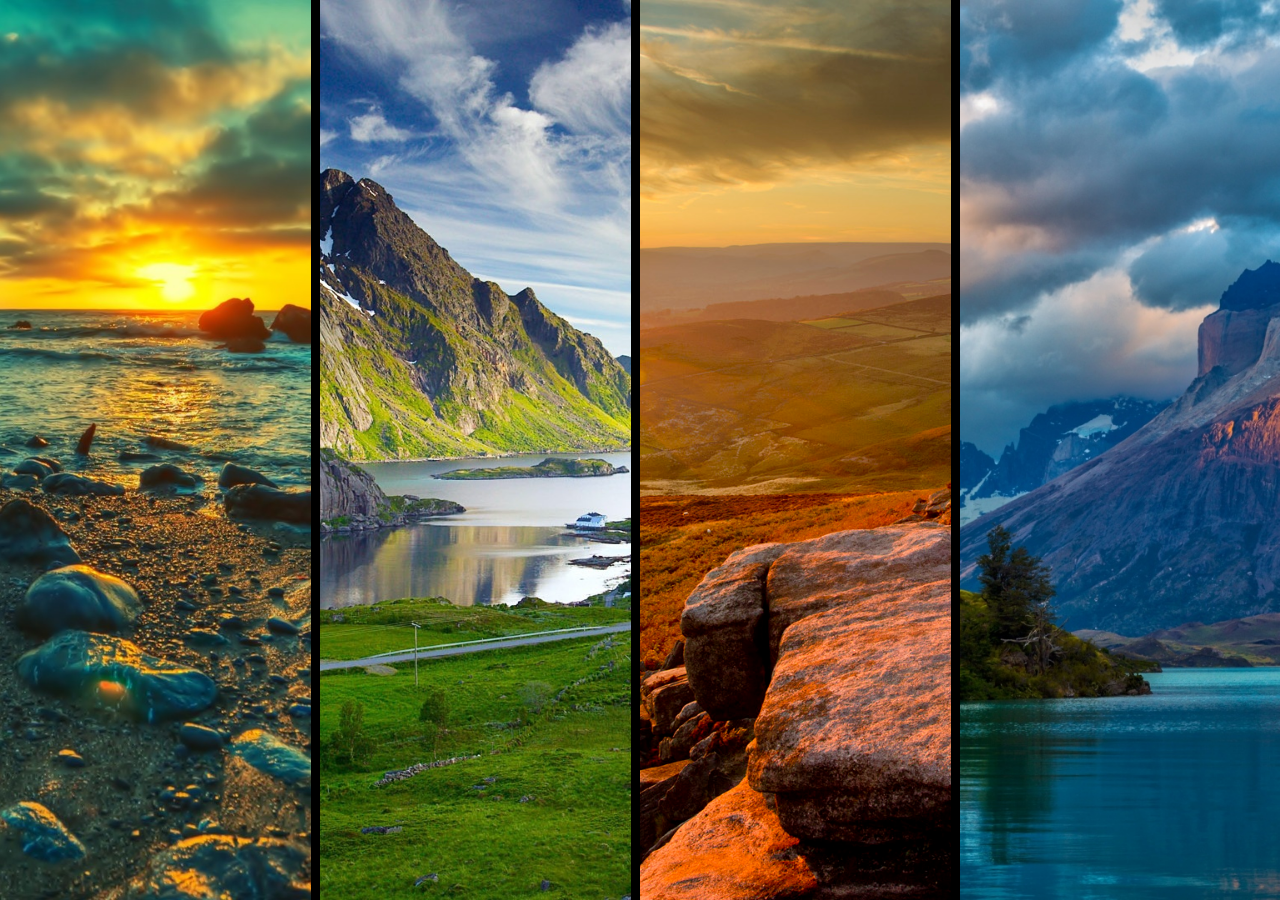
==== Gallery/index.html @ 7f0c27ea "add gallery, update css" ====
<!DOCTYPE HTML>
<html>
  <head>
      <meta charset="utf-8" />
      <meta http-equiv="X-UA-Compatible" content="IE=edge">
      <title>Gallery</title>
      <meta name="viewport" content="width=device-width, initial-scale=1">
      <link rel="stylesheet" type="text/css" media="screen" href="main.css" />
      <link href="https://fonts.googleapis.com/css?family=Bungee" rel="stylesheet">
  </head>
  <body>
    <div id="container">
      <div id="red" class="box"><span class="text hideText">One</span></div>
      <div id="green" class="box"><span class="text hideText">two</span></div>
      <div id="blue" class="box"><span class="text hideText">three</span></div>
      <div id="orange" class="box"><span class="text hideText">four</span></div>
    </div>
    <script src="main.js"></script>
  </body>
</html>
---- Gallery/main.css ----
* {
  margin: 0;
}

html,
body {
  height: 100%;
  background-color: #000000;
}

.text {
  display: inline-block;
  position: relative;
  top: 75%;
  left: 50%;
  width: 80%;
  padding: 5px;
  text-align: center;
  font-family: 'Bungee', cursive;
  font-size: 6vh;
  color: #d61010;
  text-shadow: 2px 2px 0 #000000;
  transform: translate3D(-50%, -75%, 0);
  transition: top 1.5s;
}

.hideText{
  top: -40px;
}

.box {
  height: 100%;
  width: 25%;
  background-position: 50% 50%;
  background-repeat: no-repeat;
  background-size:cover;
  box-sizing: border-box;
  /* opacity: 0; */
  border-right: 1vh solid #000000;
  background-color: rgba(247, 185, 185, 0);
  transition: width 1s, background-image 1s ease-out;

}

.box:last-child {
  border-right: none;
}

.expanded {
  width: 50%;
}

#container {
  display: flex;
  height:100%;
}

#red {
}

#green {
}

#blue {
}

#orange {
}
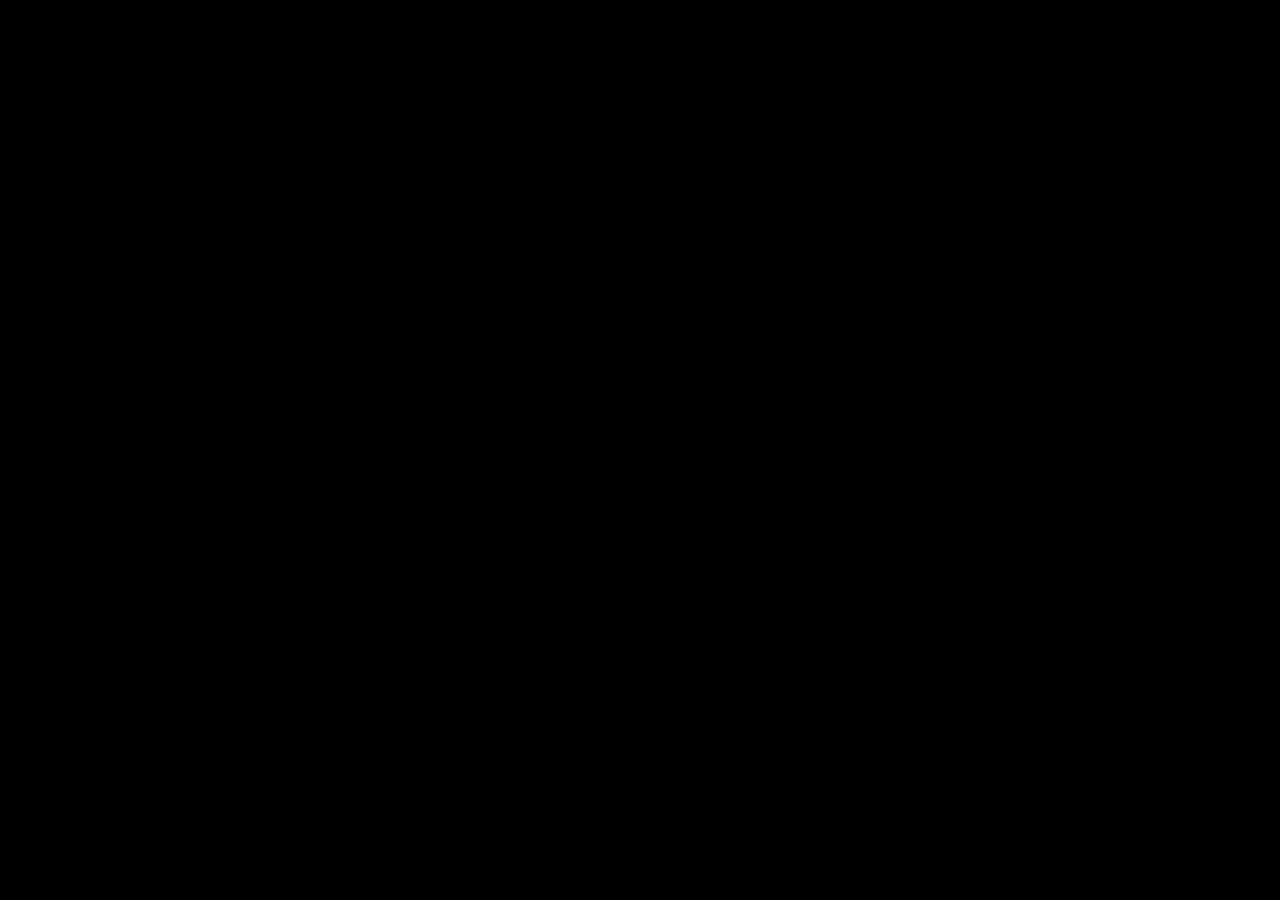
==== commit ae83790d: "build connect 4 (wip)" ====
--- a/Gallery/index.html
+++ b/Gallery/index.html
@@ -10,10 +10,10 @@
   </head>
   <body>
     <div id="container">
-      <div id="red" class="box"><span class="text hideText">One</span></div>
-      <div id="green" class="box"><span class="text hideText">two</span></div>
-      <div id="blue" class="box"><span class="text hideText">three</span></div>
-      <div id="orange" class="box"><span class="text hideText">four</span></div>
+      <div class="box"><span class="text hideText"></span></div>
+      <div class="box"><span class="text hideText"></span></div>
+      <div class="box"><span class="text hideText"></span></div>
+      <div class="box"><span class="text hideText"></span></div>
     </div>
     <script src="main.js"></script>
   </body>
--- a/Gallery/main.css
+++ b/Gallery/main.css
@@ -21,11 +21,17 @@
   color: #d61010;
   text-shadow: 2px 2px 0 #000000;
   transform: translate3D(-50%, -75%, 0);
-  transition: top 1.5s;
+  transition: top 2s cubic-bezier(0.175, 0.885, 0.32, 1.275);
 }
 
 .hideText{
   top: -40px;
+}
+
+@keyframes fade {
+  to {
+    opacity: 1;
+  }
 }
 
 .box {
@@ -35,10 +41,12 @@
   background-repeat: no-repeat;
   background-size:cover;
   box-sizing: border-box;
-  /* opacity: 0; */
-  border-right: 1vh solid #000000;
+  opacity: 0;
+  border-right: 1vh solid #332e2e;
   background-color: rgba(247, 185, 185, 0);
-  transition: width 1s, background-image 1s ease-out;
+  transition: width 1.5s ease-in-out, background-image 1s ease-out;
+  animation: fade 2s forwards;
+  box-shadow: inset 5px 5px 10px #000000;
 
 }
 
@@ -54,15 +62,3 @@
   display: flex;
   height:100%;
 }
-
-#red {
-}
-
-#green {
-}
-
-#blue {
-}
-
-#orange {
-}
